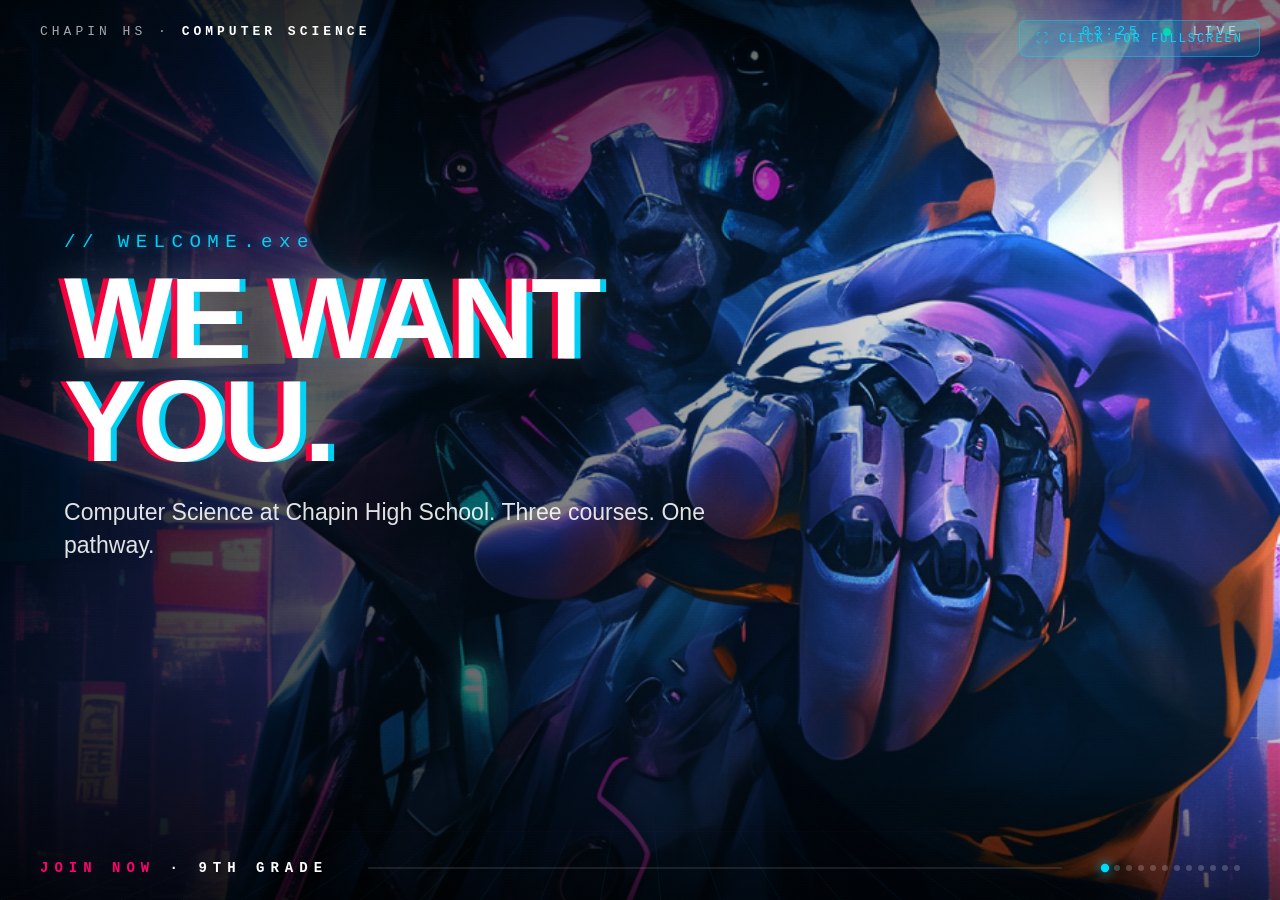
==== display.html @ 07e51d31 "init" ====
<!DOCTYPE html>
<html lang="en">
<head>
<meta charset="UTF-8">
<meta name="viewport" content="width=device-width, initial-scale=1.0">
<title>Chapin HS · Computer Science · Display</title>
<style>
  * { box-sizing: border-box; margin: 0; padding: 0; }
  html, body {
    width: 100%;
    height: 100%;
    overflow: hidden;
    background: #000;
    color: #fff;
    font-family: 'Inter', -apple-system, BlinkMacSystemFont, 'Segoe UI', sans-serif;
    cursor: none;
  }

  /* ─── stage ───────────────────────────────── */
  .stage {
    position: fixed;
    inset: 0;
    overflow: hidden;
  }

  /* Background image layer — crossfades between slides */
  .bg {
    position: absolute;
    inset: 0;
    background-size: cover;
    background-position: center;
    opacity: 0;
    transform: scale(1.04);
    transition: opacity 1.2s ease, transform 14s linear;
    will-change: opacity, transform;
  }
  .bg.active {
    opacity: 1;
    transform: scale(1.0);
  }

  /* Vignette + left-side darkening so text reads on top of any image */
  .stage::after {
    content: '';
    position: absolute;
    inset: 0;
    background:
      linear-gradient(to right, rgba(0,0,0,0.85) 0%, rgba(0,0,0,0.55) 40%, rgba(0,0,0,0.0) 80%),
      linear-gradient(to bottom, rgba(0,0,0,0.5) 0%, rgba(0,0,0,0) 25%, rgba(0,0,0,0) 75%, rgba(0,0,0,0.7) 100%);
    pointer-events: none;
    z-index: 1;
  }

  /* Subtle CRT scanlines */
  .scanlines {
    position: absolute;
    inset: 0;
    background-image: repeating-linear-gradient(
      0deg,
      rgba(0, 255, 255, 0.025) 0px,
      rgba(0, 255, 255, 0.025) 1px,
      transparent 1px,
      transparent 3px
    );
    pointer-events: none;
    z-index: 4;
    mix-blend-mode: overlay;
  }

  /* Animated grid floor */
  .grid-floor {
    position: absolute;
    bottom: 0;
    left: 0;
    right: 0;
    height: 35vh;
    background-image:
      linear-gradient(rgba(255, 0, 110, 0.15) 1px, transparent 1px),
      linear-gradient(90deg, rgba(0, 217, 255, 0.15) 1px, transparent 1px);
    background-size: 60px 60px;
    transform: perspective(400px) rotateX(60deg);
    transform-origin: bottom center;
    animation: grid-scroll 6s linear infinite;
    opacity: 0.35;
    pointer-events: none;
    z-index: 2;
    mask-image: linear-gradient(to top, #000 30%, transparent 100%);
    -webkit-mask-image: linear-gradient(to top, #000 30%, transparent 100%);
  }
  @keyframes grid-scroll {
    from { background-position: 0 0, 0 0; }
    to   { background-position: 0 60px, 0 0; }
  }

  /* ─── HUD ─────────────────────────────────── */
  .hud {
    position: absolute;
    top: 0; left: 0; right: 0;
    display: flex;
    justify-content: space-between;
    align-items: center;
    padding: 24px 40px;
    z-index: 10;
    font-family: 'Courier New', monospace;
    font-size: 13px;
    letter-spacing: 4px;
    color: rgba(255,255,255,0.65);
  }
  .hud .brand strong { color: #fff; font-weight: 900; }
  .hud .right { display: flex; gap: 22px; align-items: center; }
  .hud .right .dot {
    width: 8px;
    height: 8px;
    border-radius: 50%;
    background: #06d6a0;
    box-shadow: 0 0 12px #06d6a0;
    animation: blink 2s infinite;
  }
  @keyframes blink {
    0%, 50% { opacity: 1; }
    51%, 100% { opacity: 0.3; }
  }
  .hud .right .clock { color: #00d9ff; }

  /* ─── content ─────────────────────────────── */
  .content {
    position: absolute;
    left: 5vw;
    top: 50%;
    transform: translateY(-50%);
    max-width: 70vw;
    z-index: 5;
  }

  .eyebrow {
    font-family: 'Courier New', monospace;
    font-size: 1.5vw;
    letter-spacing: 0.5vw;
    color: #00d9ff;
    opacity: 0;
    transform: translateY(20px);
    transition: opacity 0.6s ease, transform 0.6s ease;
    margin-bottom: 1.5vh;
    text-shadow: 0 0 12px rgba(0, 217, 255, 0.5);
  }
  .eyebrow.in { opacity: 0.95; transform: translateY(0); }

  .headline {
    font-family: 'Arial Black', 'Impact', sans-serif;
    font-size: 9vw;
    font-weight: 900;
    line-height: 0.9;
    letter-spacing: -0.25vw;
    color: #fff;
    text-shadow:
      -6px 0 0 rgba(255, 0, 60, 0.95),
       6px 0 0 rgba(0, 217, 255, 0.95),
       0 0 40px rgba(255,255,255,0.3);
    opacity: 0;
    transform: translateY(30px) scale(0.98);
    transition: opacity 0.8s cubic-bezier(0.16, 1, 0.3, 1), transform 0.8s cubic-bezier(0.16, 1, 0.3, 1);
    margin-bottom: 2.5vh;
    max-width: 60vw;
  }
  .headline.medium { font-size: 6.5vw; }
  .headline.small { font-size: 5vw; }
  .headline.in {
    opacity: 1;
    transform: translateY(0) scale(1);
  }

  .sub {
    font-size: 1.8vw;
    font-weight: 500;
    color: rgba(255,255,255,0.88);
    max-width: 55vw;
    line-height: 1.4;
    opacity: 0;
    transform: translateY(20px);
    transition: opacity 0.6s ease 0.3s, transform 0.6s ease 0.3s;
    margin-bottom: 4vh;
  }
  .sub.in { opacity: 1; transform: translateY(0); }

  .terminal {
    background: rgba(0, 0, 0, 0.7);
    border: 1px solid rgba(0, 217, 255, 0.35);
    border-radius: 10px;
    padding: 2vh 2vw;
    max-width: 55vw;
    font-family: 'Courier New', 'Menlo', monospace;
    font-size: 1.5vw;
    line-height: 1.7;
    color: #e0f7ff;
    opacity: 0;
    transform: translateY(15px);
    transition: opacity 0.5s ease, transform 0.5s ease;
    box-shadow: 0 20px 60px rgba(0,0,0,0.6), 0 0 30px rgba(0, 217, 255, 0.1);
    white-space: pre;
    min-height: 8vh;
  }
  .terminal.in { opacity: 1; transform: translateY(0); }
  .terminal .cmt { color: #6b7280; font-style: italic; }
  .terminal .kw  { color: #00d9ff; }
  .terminal .fn  { color: #ff7afc; }
  .terminal .str { color: #b6ff70; }
  .terminal .num { color: #ffd166; }
  .terminal .cursor {
    display: inline-block;
    width: 0.7em;
    height: 1.1em;
    background: #00d9ff;
    vertical-align: text-bottom;
    margin-left: 2px;
    animation: cursor-blink 1s steps(2, end) infinite;
    box-shadow: 0 0 8px #00d9ff;
  }
  @keyframes cursor-blink {
    50% { opacity: 0; }
  }

  /* fade everything out on slide transition */
  .content.exiting .eyebrow,
  .content.exiting .headline,
  .content.exiting .sub,
  .content.exiting .terminal {
    opacity: 0;
    transform: translateY(-20px);
    transition: opacity 0.5s ease, transform 0.5s ease;
  }

  /* ─── footer / progress ───────────────────── */
  .footer {
    position: absolute;
    left: 0; right: 0; bottom: 0;
    padding: 24px 40px;
    z-index: 10;
    display: flex;
    justify-content: space-between;
    align-items: center;
    font-family: 'Courier New', monospace;
    font-size: 13px;
    letter-spacing: 4px;
    color: rgba(255,255,255,0.6);
  }
  .footer .cta {
    font-weight: 900;
    color: #fff;
    letter-spacing: 6px;
    font-size: 14px;
  }
  .footer .cta strong { color: #ff006e; }

  .progress {
    flex: 1;
    margin: 0 40px;
    height: 2px;
    background: rgba(255,255,255,0.1);
    border-radius: 2px;
    overflow: hidden;
    position: relative;
  }
  .progress .bar {
    position: absolute;
    inset: 0 100% 0 0;
    background: linear-gradient(90deg, #ff006e, #00d9ff);
    transition: right linear;
    box-shadow: 0 0 12px rgba(0, 217, 255, 0.5);
  }

  /* Slide counter dots */
  .dots {
    display: flex;
    gap: 6px;
  }
  .dots .dot {
    width: 6px;
    height: 6px;
    border-radius: 50%;
    background: rgba(255,255,255,0.2);
    transition: background 0.3s, transform 0.3s;
  }
  .dots .dot.active {
    background: #00d9ff;
    box-shadow: 0 0 8px #00d9ff;
    transform: scale(1.4);
  }

  /* Fullscreen prompt — fades away after a few seconds or on click */
  .fs-prompt {
    position: fixed;
    top: 20px;
    right: 20px;
    z-index: 100;
    background: rgba(0, 217, 255, 0.15);
    border: 1px solid rgba(0, 217, 255, 0.4);
    border-radius: 8px;
    padding: 10px 16px;
    font-family: 'Courier New', monospace;
    font-size: 12px;
    letter-spacing: 2px;
    color: #00d9ff;
    cursor: pointer;
    transition: opacity 0.5s ease;
    pointer-events: auto;
  }
  .fs-prompt.hidden { opacity: 0; pointer-events: none; }

  /* Glitch transition between slides */
  .glitch-overlay {
    position: absolute;
    inset: 0;
    background: rgba(0, 217, 255, 0.05);
    mix-blend-mode: difference;
    opacity: 0;
    pointer-events: none;
    z-index: 6;
  }
  .glitch-overlay.flash {
    animation: glitch-flash 0.5s ease;
  }
  @keyframes glitch-flash {
    0% { opacity: 0; transform: translateX(0); }
    20% { opacity: 0.8; transform: translateX(-6px); }
    40% { opacity: 0.3; transform: translateX(8px); }
    60% { opacity: 0.6; transform: translateX(-3px); }
    100% { opacity: 0; transform: translateX(0); }
  }
</style>
</head>
<body>

<div class="stage">
  <div class="bg" id="bg-a"></div>
  <div class="bg" id="bg-b"></div>
  <div class="grid-floor"></div>
  <div class="glitch-overlay" id="glitch"></div>
  <div class="scanlines"></div>

  <div class="hud">
    <div class="brand">CHAPIN HS · <strong>COMPUTER SCIENCE</strong></div>
    <div class="right">
      <span class="clock" id="clock">--:--</span>
      <span class="dot"></span>
      <span>LIVE</span>
    </div>
  </div>

  <div class="content" id="content">
    <div class="eyebrow" id="eyebrow"></div>
    <h1 class="headline" id="headline"></h1>
    <div class="sub" id="sub"></div>
    <div class="terminal" id="terminal"></div>
  </div>

  <div class="footer">
    <div class="cta"><strong>JOIN NOW</strong> · 9TH GRADE</div>
    <div class="progress"><div class="bar" id="progress-bar"></div></div>
    <div class="dots" id="dots"></div>
  </div>
</div>

<div class="fs-prompt" id="fs-prompt" onclick="enterFullscreen()">⛶ CLICK FOR FULLSCREEN</div>

<script>
  const IMG_BASE = 'images/';
  const IMG = {
    pointing:    IMG_BASE + 'mjstem_Cool_cyberpunk_hacker_character_dramatic_recruitment-p_747921a9-f107-4bc1-9a56-e63c9869f5ca_3.png',
    ada1:        IMG_BASE + 'cyberpunk-ada.png',
    ada2:        IMG_BASE + 'cyberpunk-ada2.png',
    latina:      IMG_BASE + 'mjstem_Confident_young_Latina_creator_warm_brown_skin_long_da_d593f914-3126-4b63-9830-e44363c1023a_0.png',
    gamerBearded:IMG_BASE + 'mjstem_Cyberpunk_gamer_turned_coder_holding_a_futuristic_game_e8eaff57-7cae-49d1-985f-0a1fd7273f3b_2.png',
    gamerME:     IMG_BASE + 'mjstem_Cyberpunk_gamer_turned_coder_young_Middle_Eastern_man__03c86b62-8a54-4bd7-93b7-722623647ec6_1.png',
    codeWall:    IMG_BASE + 'mjstem_Cyberpunk_white-hat_hacker_operative_African_female_ho_33e4b529-5431-4274-acdb-ccc9cbe3ab84_2.png',
    visor:       IMG_BASE + 'mjstem_Cyberpunk_white-hat_hacker_operative_young_South_Asian_2a2a8773-59bd-4d55-8196-5ee295d68462_2.png',
    monitorWall: IMG_BASE + 'mjstem_Cyberpunk_white-hat_hacker_silhouetted_against_a_massi_08443f75-3c1e-4324-af88-07d44df0af79_2.png',
    operative:   IMG_BASE + 'mjstem_Cyberpunk_young_creator_dynamic_three-quarter_pose_wit_30e0a8e2-a5dd-447f-ae0f-5fd0c65dc52a_3.png',
  };

  // Each slide: image, eyebrow, headline, optional headlineSize, sub, code (array of segments)
  // Code segments: { t: text, c: class ('cmt'|'kw'|'fn'|'str'|'num'|'') }
  const slides = [
    {
      image: IMG.pointing,
      eyebrow: '// WELCOME.exe',
      headline: 'WE WANT YOU.',
      sub: 'Computer Science at Chapin High School. Three courses. One pathway.',
      code: [
        { t: '// recruit.cs\n', c: 'cmt' },
        { t: 'if ', c: 'kw' },
        { t: '(you.' },
        { t: 'curious', c: 'fn' },
        { t: '()) {\n  future.' },
        { t: 'compile', c: 'fn' },
        { t: '(', },
        { t: '"computer_science"', c: 'str' },
        { t: ');\n}' },
      ]
    },
    {
      image: IMG.latina,
      eyebrow: '// DID_YOU_KNOW',
      headline: 'YOUR FOR YOU PAGE IS CODE.',
      headlineSize: 'medium',
      sub: 'TikTok runs machine learning models that decide what you see next — based on how long you watch each video.',
      code: [
        { t: '// algorithm.run\n', c: 'cmt' },
        { t: 'while ', c: 'kw' },
        { t: '(scrolling) {\n  observe(', },
        { t: 'watch_time', c: 'fn' },
        { t: ');\n  recommend.', },
        { t: 'next', c: 'fn' },
        { t: '();\n}' },
      ]
    },
    {
      image: IMG.ada1,
      eyebrow: '// EST. 1843',
      headline: 'SHE BUILT THIS.',
      sub: 'Ada Lovelace wrote the first computer algorithm — before electricity was common in homes.',
      code: [
        { t: '// pioneer.log\n', c: 'cmt' },
        { t: 'class ', c: 'kw' },
        { t: 'Programmer ', c: 'fn' },
        { t: '{\n  founder: ' },
        { t: '"Ada Lovelace"', c: 'str' },
        { t: ';\n  year: ' },
        { t: '1843', c: 'num' },
        { t: ';\n  next: ' },
        { t: 'YOU', c: 'kw' },
        { t: ';\n}' },
      ]
    },
    {
      image: IMG.gamerBearded,
      eyebrow: '// SUPERCOMPUTER',
      headline: '100,000× MORE POWERFUL.',
      headlineSize: 'medium',
      sub: 'The smartphone in your pocket vs. the computer that landed astronauts on the moon in 1969.',
      code: [
        { t: '// compute.compare\n', c: 'cmt' },
        { t: 'phone.', },
        { t: 'compute', c: 'fn' },
        { t: '() ' },
        { t: '>', c: 'kw' },
        { t: ' apollo_11 × ' },
        { t: '100_000', c: 'num' },
        { t: ';' }
      ]
    },
    {
      image: IMG.ada2,
      eyebrow: '// COURSE_01 · 9TH GRADE',
      headline: 'FUNDAMENTALS OF CS.',
      headlineSize: 'medium',
      sub: 'Where every Chapin coder starts. No experience needed. Texas TEKS course. 1 HS credit.',
      code: [
        { t: '// course_01.json\n', c: 'cmt' },
        { t: 'prereq: ' },
        { t: '"none"', c: 'str' },
        { t: ';\n' },
        { t: 'level: ' },
        { t: '"beginner"', c: 'str' },
        { t: ';\n' },
        { t: 'unlocks: [' },
        { t: 'ap_csp', c: 'fn' },
        { t: ', ' },
        { t: 'ap_csa', c: 'fn' },
        { t: '];' }
      ]
    },
    {
      image: IMG.gamerME,
      eyebrow: '// SOLO_DEV',
      headline: 'MINECRAFT: BUILT BY 1 PERSON.',
      headlineSize: 'medium',
      sub: 'One programmer with an idea. Sold to Microsoft for $2.5 billion. Every massive app starts the same way.',
      code: [
        { t: '// minecraft.launch\n', c: 'cmt' },
        { t: 'dev.team.size = ' },
        { t: '1', c: 'num' },
        { t: ';\n' },
        { t: 'final_valuation = ' },
        { t: '$2_500_000_000', c: 'num' },
        { t: ';' }
      ]
    },
    {
      image: IMG.operative,
      eyebrow: '// COURSE_02 · COLLEGE LEVEL',
      headline: 'AP CS PRINCIPLES.',
      headlineSize: 'medium',
      sub: 'College-level course. Pass the AP exam. Earn potential college credit while still in high school.',
      code: [
        { t: '// course_02.json\n', c: 'cmt' },
        { t: 'level: ' },
        { t: '"college_intro"', c: 'str' },
        { t: ';\n' },
        { t: 'big_ideas: ' },
        { t: '5', c: 'num' },
        { t: ';\n' },
        { t: 'credit: ' },
        { t: 'earn_in_hs', c: 'fn' },
        { t: '();' }
      ]
    },
    {
      image: IMG.monitorWall,
      eyebrow: '// CREATOR_ECONOMY',
      headline: 'ROBLOX CREATORS: $1B EARNED.',
      headlineSize: 'medium',
      sub: 'Combined creator payouts. Top earners are teenagers building games other kids actually want to play.',
      code: [
        { t: '// roblox.payout\n', c: 'cmt' },
        { t: 'creator.pool ' },
        { t: '>=', c: 'kw' },
        { t: ' ' },
        { t: '$1_000_000_000', c: 'num' },
        { t: ';\n' },
        { t: 'top_earners.age: ' },
        { t: '"teenagers"', c: 'str' },
        { t: ';' }
      ]
    },
    {
      image: IMG.visor,
      eyebrow: '// COURSE_03 · CAPSTONE',
      headline: 'AP CS A.',
      sub: 'Real Java. Industry-standard tools. 2 HS credits. 3-4 college credits. Equivalent to a first-semester college CS course.',
      code: [
        { t: '// course_03.json\n', c: 'cmt' },
        { t: 'language: ' },
        { t: '"Java"', c: 'str' },
        { t: ';\n' },
        { t: 'level: ' },
        { t: '"college_cs1"', c: 'str' },
        { t: ';\n' },
        { t: 'hs_credits: ' },
        { t: '2.0', c: 'num' },
        { t: ';\n' },
        { t: 'ready_for: ' },
        { t: 'industry', c: 'fn' },
        { t: '();' }
      ]
    },
    {
      image: IMG.codeWall,
      eyebrow: '// CLASSIFIED.OPS',
      headline: 'THE GOVERNMENT IS HIRING HACKERS.',
      headlineSize: 'small',
      sub: 'White hat. Six figures. The CIA, NSA, FBI, and Cyber Command all hire programmers and security pros.',
      code: [
        { t: '// agency.recruit\n', c: 'cmt' },
        { t: 'role: ' },
        { t: '"white_hat"', c: 'str' },
        { t: ';\n' },
        { t: 'pay: ' },
        { t: '"six_figures"', c: 'str' },
        { t: ';\n' },
        { t: 'mission: ' },
        { t: 'protect', c: 'fn' },
        { t: '(everyone);' }
      ]
    },
    {
      image: IMG.latina,
      eyebrow: '// EVERYWHERE',
      headline: 'EVERY TEXT. EVERY GAME. EVERY EMOJI.',
      headlineSize: 'small',
      sub: 'All of it is code someone wrote. Imagine being the person who writes the next thing everyone uses.',
      code: [
        { t: '// world.audit\n', c: 'cmt' },
        { t: 'world.everything = ' },
        { t: 'code', c: 'fn' },
        { t: '.', },
        { t: 'written_by', c: 'fn' },
        { t: '(humans);\n' },
        { t: 'humans.next.role = ' },
        { t: '"YOU"', c: 'str' },
        { t: ';' }
      ]
    },
    {
      image: IMG.pointing,
      eyebrow: '// ENROLL.now',
      headline: 'JOIN NOW.',
      sub: 'Talk to Mr. Johnston. Sign up for Fundamentals of Computer Science in 9th grade. Build the future you want.',
      code: [
        { t: '// the_first_step\n', c: 'cmt' },
        { t: 'enroll', c: 'fn' },
        { t: '(' },
        { t: '"Fundamentals of CS"', c: 'str' },
        { t: ');\n' },
        { t: 'pathway.', },
        { t: 'start', c: 'fn' },
        { t: '();\n// see you in 9th grade.', c: 'cmt' }
      ]
    },
  ];

  // ───── slide engine ─────────────────────────
  const els = {
    bgA: document.getElementById('bg-a'),
    bgB: document.getElementById('bg-b'),
    eyebrow: document.getElementById('eyebrow'),
    headline: document.getElementById('headline'),
    sub: document.getElementById('sub'),
    terminal: document.getElementById('terminal'),
    content: document.getElementById('content'),
    glitch: document.getElementById('glitch'),
    progressBar: document.getElementById('progress-bar'),
    dots: document.getElementById('dots'),
    clock: document.getElementById('clock'),
  };

  // Build the dot indicators
  slides.forEach((_, i) => {
    const d = document.createElement('div');
    d.className = 'dot';
    els.dots.appendChild(d);
  });
  const dotEls = [...els.dots.children];

  // Preload all images
  Object.values(IMG).forEach(src => { const img = new Image(); img.src = src; });

  const sleep = (ms) => new Promise(r => setTimeout(r, ms));

  // Typewriter for the terminal — types each segment char-by-char with class applied
  async function typeTerminal(segments, charDelay = 28) {
    els.terminal.innerHTML = '';
    // Add a cursor we'll move along
    const cursor = document.createElement('span');
    cursor.className = 'cursor';
    els.terminal.appendChild(cursor);

    for (const seg of segments) {
      const span = document.createElement('span');
      if (seg.c) span.className = seg.c;
      els.terminal.insertBefore(span, cursor);
      for (const ch of seg.t) {
        span.textContent += ch;
        await sleep(charDelay);
      }
    }
  }

  // Active background tracking — alternate between bgA and bgB for crossfades
  let bgActive = els.bgA;
  let bgInactive = els.bgB;

  function setBackground(src) {
    bgInactive.style.backgroundImage = `url('${src}')`;
    // Force reflow before transitioning so the new bg is in place
    void bgInactive.offsetWidth;
    bgInactive.classList.add('active');
    bgActive.classList.remove('active');
    [bgActive, bgInactive] = [bgInactive, bgActive];
  }

  function flashGlitch() {
    els.glitch.classList.remove('flash');
    void els.glitch.offsetWidth;
    els.glitch.classList.add('flash');
  }

  function updateDots(index) {
    dotEls.forEach((d, i) => d.classList.toggle('active', i === index));
  }

  // Calculate how long each slide should hold based on code length + base time
  function slideDuration(slide) {
    const codeLen = slide.code.reduce((n, s) => n + s.t.length, 0);
    const typeMs = codeLen * 28;
    return 4500 + typeMs + 5500; // intro buffer + typing + hold
  }

  async function runSlide(slide, index) {
    updateDots(index);

    // Set new background
    flashGlitch();
    setBackground(slide.image);

    // Set headline size class
    els.headline.className = 'headline';
    if (slide.headlineSize === 'medium') els.headline.classList.add('medium');
    if (slide.headlineSize === 'small')   els.headline.classList.add('small');

    // Inject text content
    els.eyebrow.textContent = slide.eyebrow;
    els.headline.textContent = slide.headline;
    els.sub.textContent = slide.sub;
    els.terminal.innerHTML = '';

    // Stagger reveal: eyebrow → headline → sub → terminal
    await sleep(400);
    els.eyebrow.classList.add('in');
    await sleep(350);
    els.headline.classList.add('in');
    await sleep(550);
    els.sub.classList.add('in');
    await sleep(450);
    els.terminal.classList.add('in');

    await sleep(250);
    // Start the typewriter
    const typingPromise = typeTerminal(slide.code);

    // Start the progress bar
    const dur = slideDuration(slide);
    els.progressBar.style.transition = 'none';
    els.progressBar.style.right = '100%';
    void els.progressBar.offsetWidth;
    els.progressBar.style.transition = `right ${dur}ms linear`;
    els.progressBar.style.right = '0%';

    await typingPromise;

    // Hold while remaining time elapses
    const elapsed = 400 + 350 + 550 + 450 + 250 + (typingPromise ? 0 : 0);
    // Simpler: just wait until total duration has been spent since runSlide started.
    // We'll use the progress bar timing as the gate by waiting an additional 4500ms past type completion.
    await sleep(4500);

    // Exit
    els.content.classList.add('exiting');
    els.eyebrow.classList.remove('in');
    els.headline.classList.remove('in');
    els.sub.classList.remove('in');
    els.terminal.classList.remove('in');
    await sleep(700);
    els.content.classList.remove('exiting');
  }

  async function loop() {
    let i = 0;
    while (true) {
      await runSlide(slides[i], i);
      i = (i + 1) % slides.length;
    }
  }

  // ───── clock ────────────────────────────────
  function updateClock() {
    const d = new Date();
    const hh = String(d.getHours()).padStart(2, '0');
    const mm = String(d.getMinutes()).padStart(2, '0');
    els.clock.textContent = `${hh}:${mm}`;
  }
  updateClock();
  setInterval(updateClock, 30_000);

  // ───── fullscreen ───────────────────────────
  function enterFullscreen() {
    const el = document.documentElement;
    if (el.requestFullscreen) el.requestFullscreen();
    else if (el.webkitRequestFullscreen) el.webkitRequestFullscreen();
    document.getElementById('fs-prompt').classList.add('hidden');
  }
  // Auto-hide the prompt after 8 seconds
  setTimeout(() => document.getElementById('fs-prompt').classList.add('hidden'), 8000);
  // Re-show on mouse move
  document.addEventListener('mousemove', () => {
    document.getElementById('fs-prompt').classList.remove('hidden');
    clearTimeout(window._fsTimer);
    window._fsTimer = setTimeout(() => document.getElementById('fs-prompt').classList.add('hidden'), 5000);
  });

  // ───── go ───────────────────────────────────
  loop();
</script>

</body>
</html>
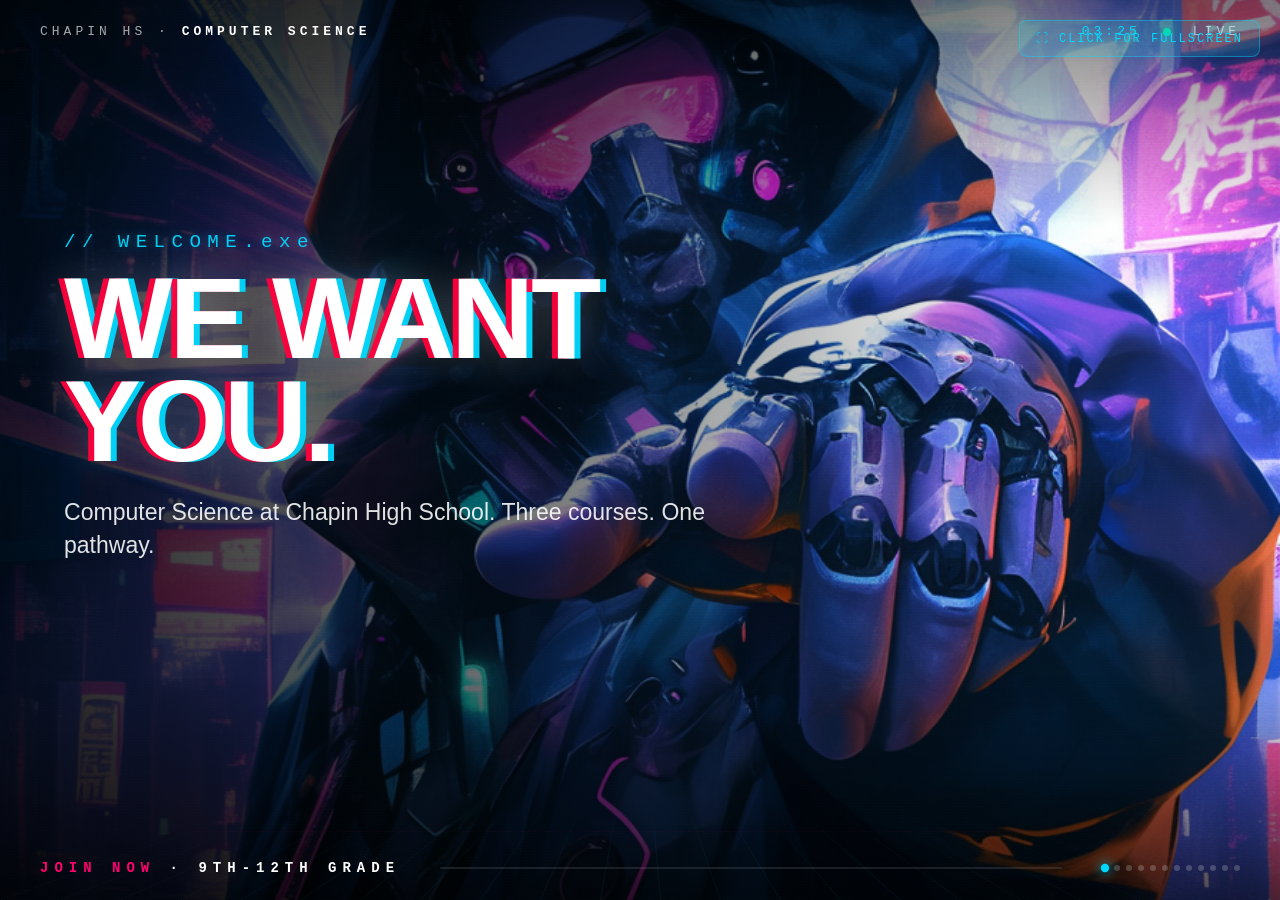
==== commit 7dd440ae: "updated grade range" ====
--- a/display.html
+++ b/display.html
@@ -354,7 +354,7 @@
   </div>
 
   <div class="footer">
-    <div class="cta"><strong>JOIN NOW</strong> · 9TH GRADE</div>
+    <div class="cta"><strong>JOIN NOW</strong> · 9TH-12TH GRADE</div>
     <div class="progress"><div class="bar" id="progress-bar"></div></div>
     <div class="dots" id="dots"></div>
   </div>
@@ -453,7 +453,7 @@
       eyebrow: '// COURSE_01 · 9TH GRADE',
       headline: 'FUNDAMENTALS OF CS.',
       headlineSize: 'medium',
-      sub: 'Where every Chapin coder starts. No experience needed. Texas TEKS course. 1 HS credit.',
+      sub: 'Where every Chapin coder starts. No experience needed. Texas CTE course. 1 HS credit.',
       code: [
         { t: '// course_01.json\n', c: 'cmt' },
         { t: 'prereq: ' },
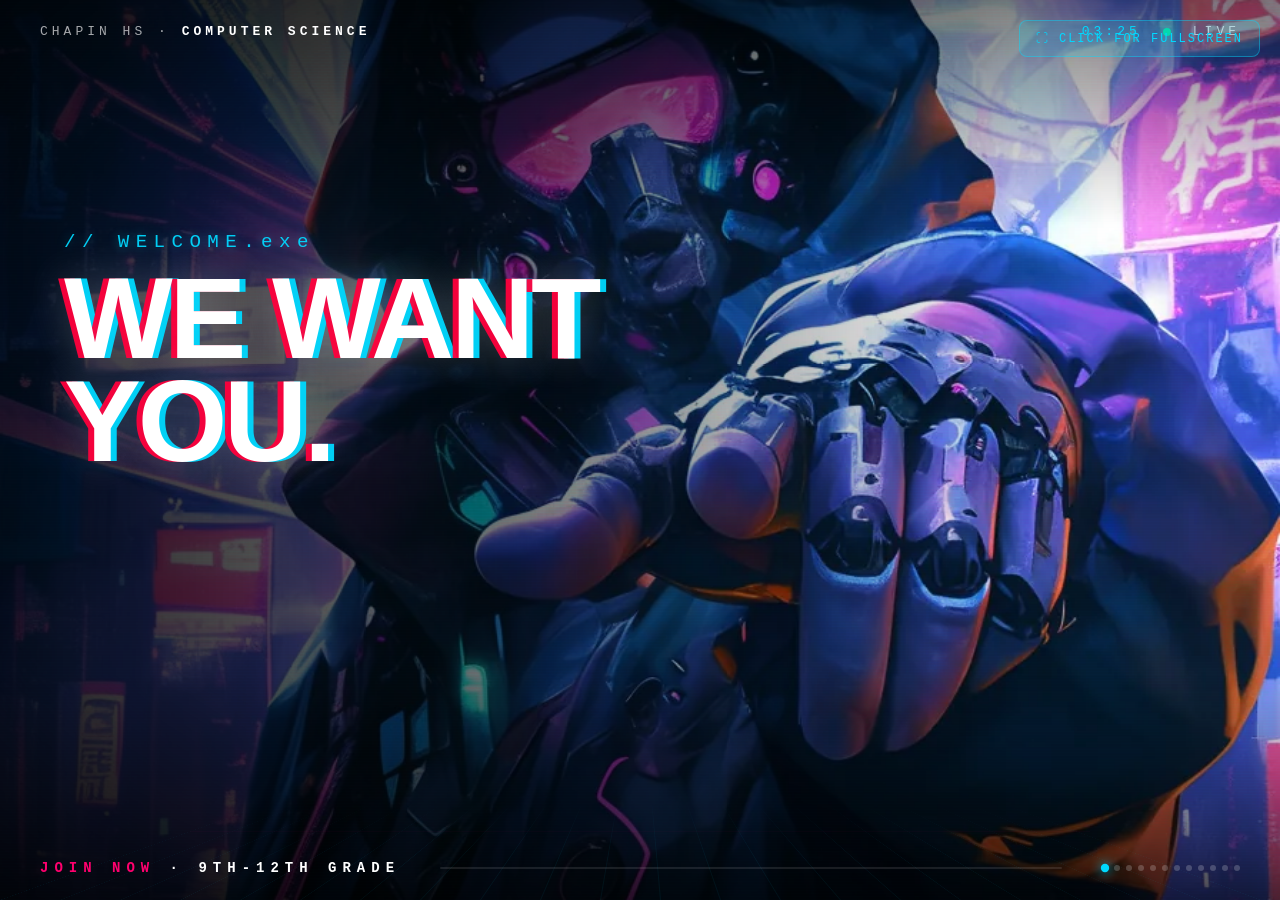
==== commit 0cbf43ec: "optimize images to webp; smooth out display.html progress bar Convert site images from PNG to WebP (" ====
--- a/display.html
+++ b/display.html
@@ -262,10 +262,13 @@
   }
   .progress .bar {
     position: absolute;
-    inset: 0 100% 0 0;
+    inset: 0;
     background: linear-gradient(90deg, #ff006e, #00d9ff);
-    transition: right linear;
+    transform: scaleX(0);
+    transform-origin: left center;
+    transition: transform linear;
     box-shadow: 0 0 12px rgba(0, 217, 255, 0.5);
+    will-change: transform;
   }
 
   /* Slide counter dots */
@@ -365,16 +368,16 @@
 <script>
   const IMG_BASE = 'images/';
   const IMG = {
-    pointing:    IMG_BASE + 'mjstem_Cool_cyberpunk_hacker_character_dramatic_recruitment-p_747921a9-f107-4bc1-9a56-e63c9869f5ca_3.png',
-    ada1:        IMG_BASE + 'cyberpunk-ada.png',
-    ada2:        IMG_BASE + 'cyberpunk-ada2.png',
-    latina:      IMG_BASE + 'mjstem_Confident_young_Latina_creator_warm_brown_skin_long_da_d593f914-3126-4b63-9830-e44363c1023a_0.png',
-    gamerBearded:IMG_BASE + 'mjstem_Cyberpunk_gamer_turned_coder_holding_a_futuristic_game_e8eaff57-7cae-49d1-985f-0a1fd7273f3b_2.png',
-    gamerME:     IMG_BASE + 'mjstem_Cyberpunk_gamer_turned_coder_young_Middle_Eastern_man__03c86b62-8a54-4bd7-93b7-722623647ec6_1.png',
-    codeWall:    IMG_BASE + 'mjstem_Cyberpunk_white-hat_hacker_operative_African_female_ho_33e4b529-5431-4274-acdb-ccc9cbe3ab84_2.png',
-    visor:       IMG_BASE + 'mjstem_Cyberpunk_white-hat_hacker_operative_young_South_Asian_2a2a8773-59bd-4d55-8196-5ee295d68462_2.png',
-    monitorWall: IMG_BASE + 'mjstem_Cyberpunk_white-hat_hacker_silhouetted_against_a_massi_08443f75-3c1e-4324-af88-07d44df0af79_2.png',
-    operative:   IMG_BASE + 'mjstem_Cyberpunk_young_creator_dynamic_three-quarter_pose_wit_30e0a8e2-a5dd-447f-ae0f-5fd0c65dc52a_3.png',
+    pointing:    IMG_BASE + 'mjstem_Cool_cyberpunk_hacker_character_dramatic_recruitment-p_747921a9-f107-4bc1-9a56-e63c9869f5ca_3.webp',
+    ada1:        IMG_BASE + 'cyberpunk-ada.webp',
+    ada2:        IMG_BASE + 'cyberpunk-ada2.webp',
+    latina:      IMG_BASE + 'mjstem_Confident_young_Latina_creator_warm_brown_skin_long_da_d593f914-3126-4b63-9830-e44363c1023a_0.webp',
+    gamerBearded:IMG_BASE + 'mjstem_Cyberpunk_gamer_turned_coder_holding_a_futuristic_game_e8eaff57-7cae-49d1-985f-0a1fd7273f3b_2.webp',
+    gamerME:     IMG_BASE + 'mjstem_Cyberpunk_gamer_turned_coder_young_Middle_Eastern_man__03c86b62-8a54-4bd7-93b7-722623647ec6_1.webp',
+    codeWall:    IMG_BASE + 'mjstem_Cyberpunk_white-hat_hacker_operative_African_female_ho_33e4b529-5431-4274-acdb-ccc9cbe3ab84_2.webp',
+    visor:       IMG_BASE + 'mjstem_Cyberpunk_white-hat_hacker_operative_young_South_Asian_2a2a8773-59bd-4d55-8196-5ee295d68462_2.webp',
+    monitorWall: IMG_BASE + 'mjstem_Cyberpunk_white-hat_hacker_silhouetted_against_a_massi_08443f75-3c1e-4324-af88-07d44df0af79_2.webp',
+    operative:   IMG_BASE + 'mjstem_Cyberpunk_young_creator_dynamic_three-quarter_pose_wit_30e0a8e2-a5dd-447f-ae0f-5fd0c65dc52a_3.webp',
   };
 
   // Each slide: image, eyebrow, headline, optional headlineSize, sub, code (array of segments)
@@ -621,28 +624,55 @@
   });
   const dotEls = [...els.dots.children];
 
-  // Preload all images
-  Object.values(IMG).forEach(src => { const img = new Image(); img.src = src; });
+  // Preload all images — resolves when every image is decoded (or has errored)
+  function preloadAll() {
+    return Promise.all(Object.values(IMG).map(src => new Promise(resolve => {
+      const img = new Image();
+      img.onload = img.onerror = () => resolve();
+      img.src = src;
+    })));
+  }
 
   const sleep = (ms) => new Promise(r => setTimeout(r, ms));
 
-  // Typewriter for the terminal — types each segment char-by-char with class applied
-  async function typeTerminal(segments, charDelay = 28) {
+  // Typewriter for the terminal — rAF-driven so the DOM is updated at most once per frame.
+  // Avoids the O(N) `textContent += ch` storm that used to thrash layout on every character.
+  function typeTerminal(segments, charDelay = 28) {
     els.terminal.innerHTML = '';
-    // Add a cursor we'll move along
+    // Pre-build empty spans (one per segment) so we never insert/remove nodes during typing.
+    const spans = segments.map(seg => {
+      const span = document.createElement('span');
+      if (seg.c) span.className = seg.c;
+      els.terminal.appendChild(span);
+      return span;
+    });
     const cursor = document.createElement('span');
     cursor.className = 'cursor';
     els.terminal.appendChild(cursor);
 
-    for (const seg of segments) {
-      const span = document.createElement('span');
-      if (seg.c) span.className = seg.c;
-      els.terminal.insertBefore(span, cursor);
-      for (const ch of seg.t) {
-        span.textContent += ch;
-        await sleep(charDelay);
+    const totalChars = segments.reduce((n, s) => n + s.t.length, 0);
+    const start = performance.now();
+    let lastShown = -1;
+
+    return new Promise(resolve => {
+      function frame(now) {
+        const shown = Math.min(totalChars, Math.floor((now - start) / charDelay));
+        if (shown !== lastShown) {
+          lastShown = shown;
+          // Distribute `shown` characters across the segments and write only spans that changed.
+          let remaining = shown;
+          for (let i = 0; i < segments.length; i++) {
+            const segText = segments[i].t;
+            const target = remaining >= segText.length ? segText : segText.slice(0, remaining);
+            if (spans[i].textContent !== target) spans[i].textContent = target;
+            remaining = Math.max(0, remaining - segText.length);
+          }
+        }
+        if (shown >= totalChars) resolve();
+        else requestAnimationFrame(frame);
       }
-    }
+      requestAnimationFrame(frame);
+    });
   }
 
   // Active background tracking — alternate between bgA and bgB for crossfades
@@ -707,13 +737,13 @@
     // Start the typewriter
     const typingPromise = typeTerminal(slide.code);
 
-    // Start the progress bar
+    // Start the progress bar (GPU-composited transform — stays smooth under main-thread load)
     const dur = slideDuration(slide);
     els.progressBar.style.transition = 'none';
-    els.progressBar.style.right = '100%';
+    els.progressBar.style.transform = 'scaleX(0)';
     void els.progressBar.offsetWidth;
-    els.progressBar.style.transition = `right ${dur}ms linear`;
-    els.progressBar.style.right = '0%';
+    els.progressBar.style.transition = `transform ${dur}ms linear`;
+    els.progressBar.style.transform = 'scaleX(1)';
 
     await typingPromise;
 
@@ -768,7 +798,7 @@
   });
 
   // ───── go ───────────────────────────────────
-  loop();
+  preloadAll().then(loop);
 </script>
 
 </body>
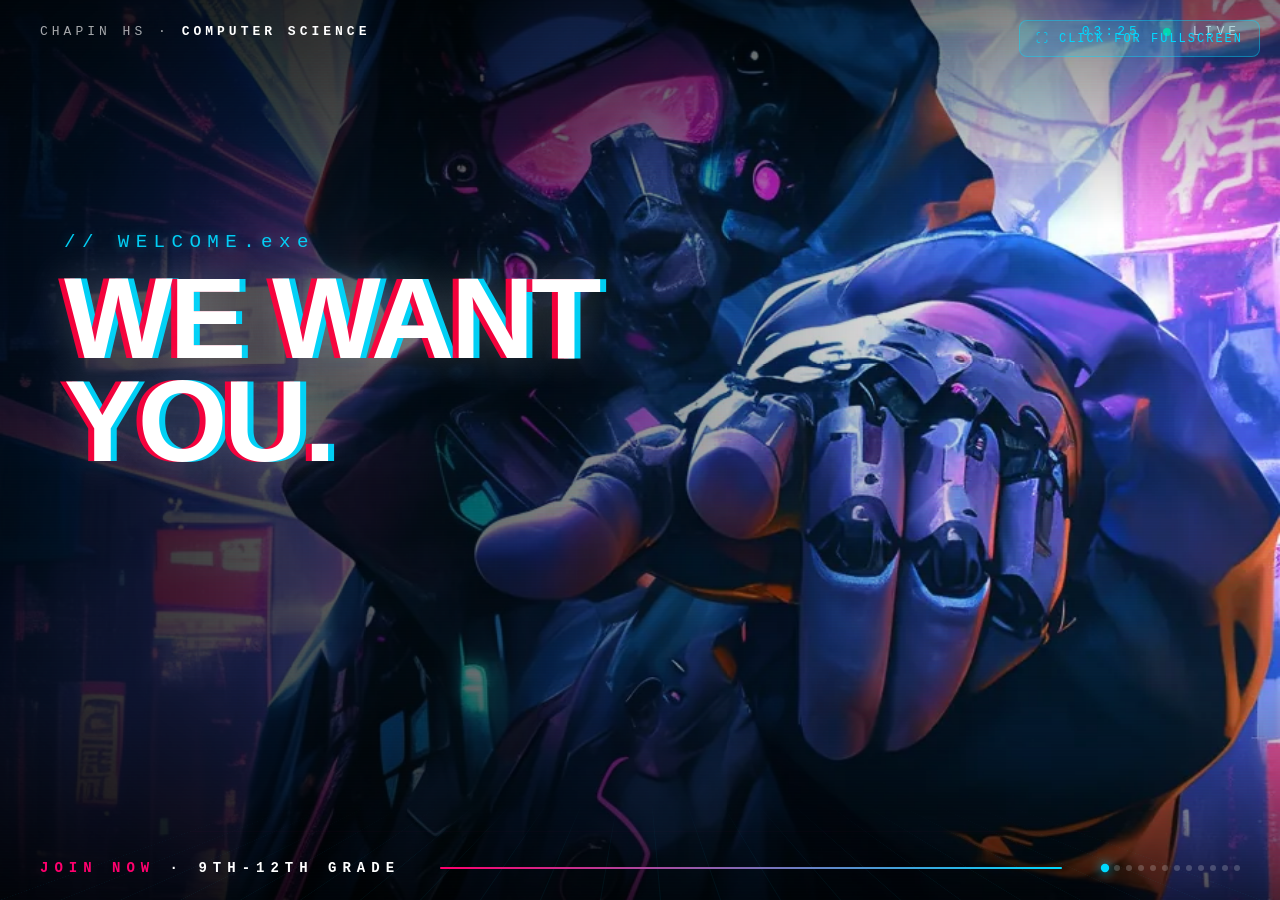
==== commit 19c1a919: "display.html: progress bar runs continuously through each slide Bar previously hit 100% at the end o" ====
--- a/display.html
+++ b/display.html
@@ -698,11 +698,14 @@
     dotEls.forEach((d, i) => d.classList.toggle('active', i === index));
   }
 
-  // Calculate how long each slide should hold based on code length + base time
+  // How long a slide is visible end-to-end: intro stagger (2000ms) + typing + 4500ms hold.
+  // The progress bar fills across this whole window, then drains during the 700ms exit fade.
+  const INTRO_MS = 2000;
+  const HOLD_MS = 4500;
+  const EXIT_MS = 700;
   function slideDuration(slide) {
     const codeLen = slide.code.reduce((n, s) => n + s.t.length, 0);
-    const typeMs = codeLen * 28;
-    return 4500 + typeMs + 5500; // intro buffer + typing + hold
+    return INTRO_MS + codeLen * 28 + HOLD_MS;
   }
 
   async function runSlide(slide, index) {
@@ -722,6 +725,15 @@
     els.headline.textContent = slide.headline;
     els.sub.textContent = slide.sub;
     els.terminal.innerHTML = '';
+
+    // Kick off the progress bar across the whole visible slide (intro + typing + hold).
+    // GPU-composited transform — stays smooth under main-thread load.
+    const dur = slideDuration(slide);
+    els.progressBar.style.transition = 'none';
+    els.progressBar.style.transform = 'scaleX(0)';
+    void els.progressBar.offsetWidth;
+    els.progressBar.style.transition = `transform ${dur}ms linear`;
+    els.progressBar.style.transform = 'scaleX(1)';
 
     // Stagger reveal: eyebrow → headline → sub → terminal
     await sleep(400);
@@ -734,32 +746,22 @@
     els.terminal.classList.add('in');
 
     await sleep(250);
-    // Start the typewriter
     const typingPromise = typeTerminal(slide.code);
 
-    // Start the progress bar (GPU-composited transform — stays smooth under main-thread load)
-    const dur = slideDuration(slide);
-    els.progressBar.style.transition = 'none';
+    await typingPromise;
+    await sleep(HOLD_MS);
+
+    // Drain the bar during the exit fade so it doesn't freeze at 100%.
+    els.progressBar.style.transition = `transform ${EXIT_MS}ms ease-in`;
     els.progressBar.style.transform = 'scaleX(0)';
-    void els.progressBar.offsetWidth;
-    els.progressBar.style.transition = `transform ${dur}ms linear`;
-    els.progressBar.style.transform = 'scaleX(1)';
-
-    await typingPromise;
-
-    // Hold while remaining time elapses
-    const elapsed = 400 + 350 + 550 + 450 + 250 + (typingPromise ? 0 : 0);
-    // Simpler: just wait until total duration has been spent since runSlide started.
-    // We'll use the progress bar timing as the gate by waiting an additional 4500ms past type completion.
-    await sleep(4500);
-
-    // Exit
+
+    // Exit text
     els.content.classList.add('exiting');
     els.eyebrow.classList.remove('in');
     els.headline.classList.remove('in');
     els.sub.classList.remove('in');
     els.terminal.classList.remove('in');
-    await sleep(700);
+    await sleep(EXIT_MS);
     els.content.classList.remove('exiting');
   }
 
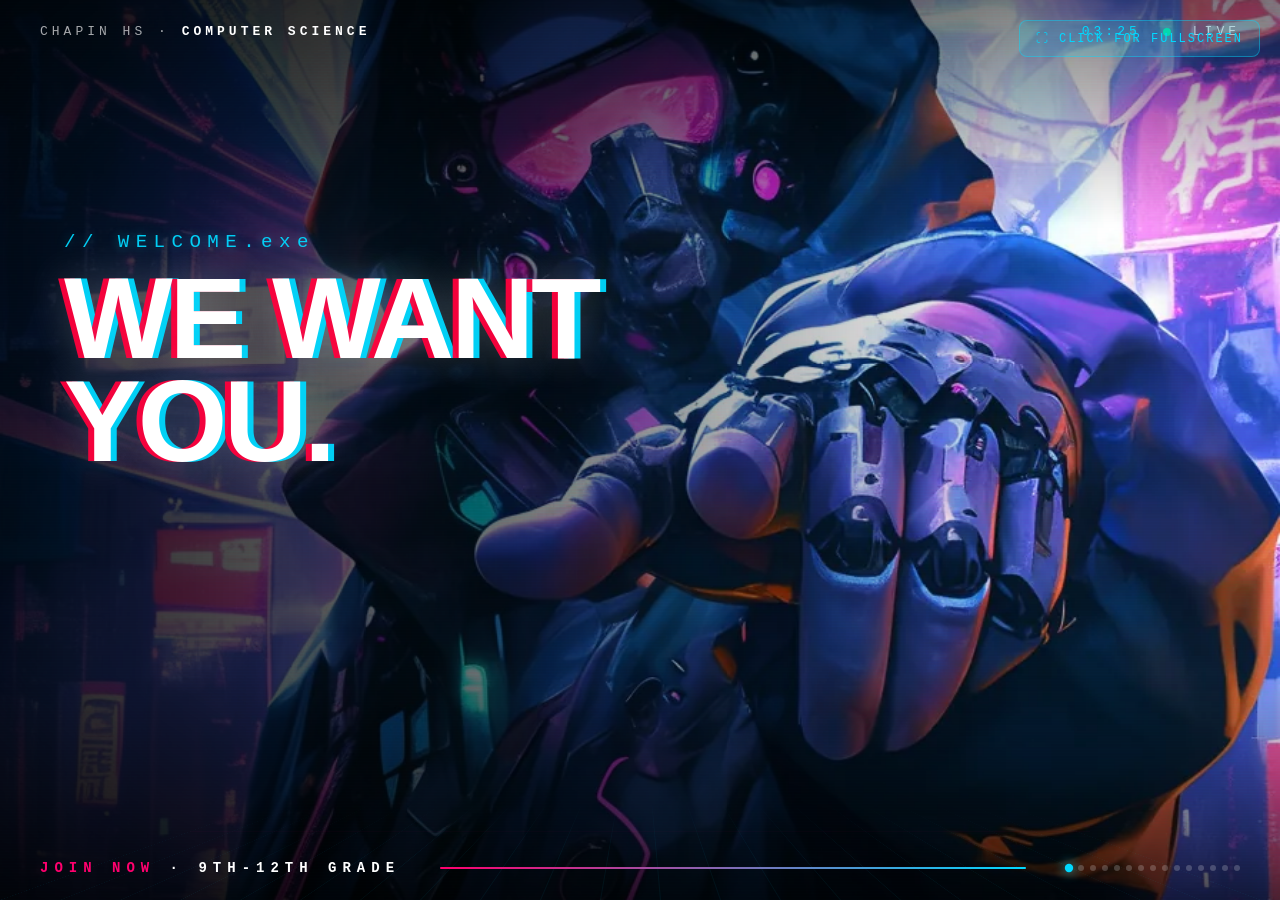
==== commit 9caf1b24: "display.html: add AP CSP Create Task, college credit, and Java slides Co-Authored-By: Claude Opus 4." ====
--- a/display.html
+++ b/display.html
@@ -509,6 +509,46 @@
     },
     {
       image: IMG.monitorWall,
+      eyebrow: '// AP_CSP · CREATE_TASK',
+      headline: 'BUILD YOUR OWN APP.',
+      headlineSize: 'medium',
+      sub: 'AP CSP includes the Create Performance Task — you design, code, and document a real program. Your project counts toward your AP score.',
+      code: [
+        { t: '// create_task.submit\n', c: 'cmt' },
+        { t: 'project: ' },
+        { t: '"your_idea"', c: 'str' },
+        { t: ';\n' },
+        { t: 'language: ' },
+        { t: 'your_choice', c: 'fn' },
+        { t: '();\n' },
+        { t: 'grade: ' },
+        { t: 'counts_toward_AP', c: 'fn' },
+        { t: '();' }
+      ]
+    },
+    {
+      image: IMG.codeWall,
+      eyebrow: '// COLLEGE.CREDIT',
+      headline: 'SKIP A COLLEGE CLASS.',
+      headlineSize: 'medium',
+      sub: 'Pass AP CSP or AP CSA and most universities grant college credit. Less tuition. Faster degree. Stand out on applications.',
+      code: [
+        { t: '// tuition.compare\n', c: 'cmt' },
+        { t: 'ap_exam.cost = ' },
+        { t: '$100', c: 'num' },
+        { t: ';\n' },
+        { t: 'college_class.cost ' },
+        { t: '>=', c: 'kw' },
+        { t: ' ' },
+        { t: '$1500', c: 'num' },
+        { t: ';\n' },
+        { t: 'savings: ' },
+        { t: 'massive', c: 'fn' },
+        { t: '();' }
+      ]
+    },
+    {
+      image: IMG.monitorWall,
       eyebrow: '// CREATOR_ECONOMY',
       headline: 'ROBLOX CREATORS: $1B EARNED.',
       headlineSize: 'medium',
@@ -543,6 +583,26 @@
         { t: ';\n' },
         { t: 'ready_for: ' },
         { t: 'industry', c: 'fn' },
+        { t: '();' }
+      ]
+    },
+    {
+      image: IMG.gamerBearded,
+      eyebrow: '// AP_CSA · INDUSTRY_STACK',
+      headline: 'JAVA RUNS THE WORLD.',
+      headlineSize: 'medium',
+      sub: 'Android apps. Minecraft. Banks. Netflix backend. AP CSA teaches the same Java professionals ship every day.',
+      code: [
+        { t: '// java.deployed_at\n', c: 'cmt' },
+        { t: 'targets: [' },
+        { t: '"Android"', c: 'str' },
+        { t: ', ' },
+        { t: '"Minecraft"', c: 'str' },
+        { t: ', ' },
+        { t: '"Netflix"', c: 'str' },
+        { t: '];\n' },
+        { t: 'your_skill = ' },
+        { t: 'industry_grade', c: 'fn' },
         { t: '();' }
       ]
     },
